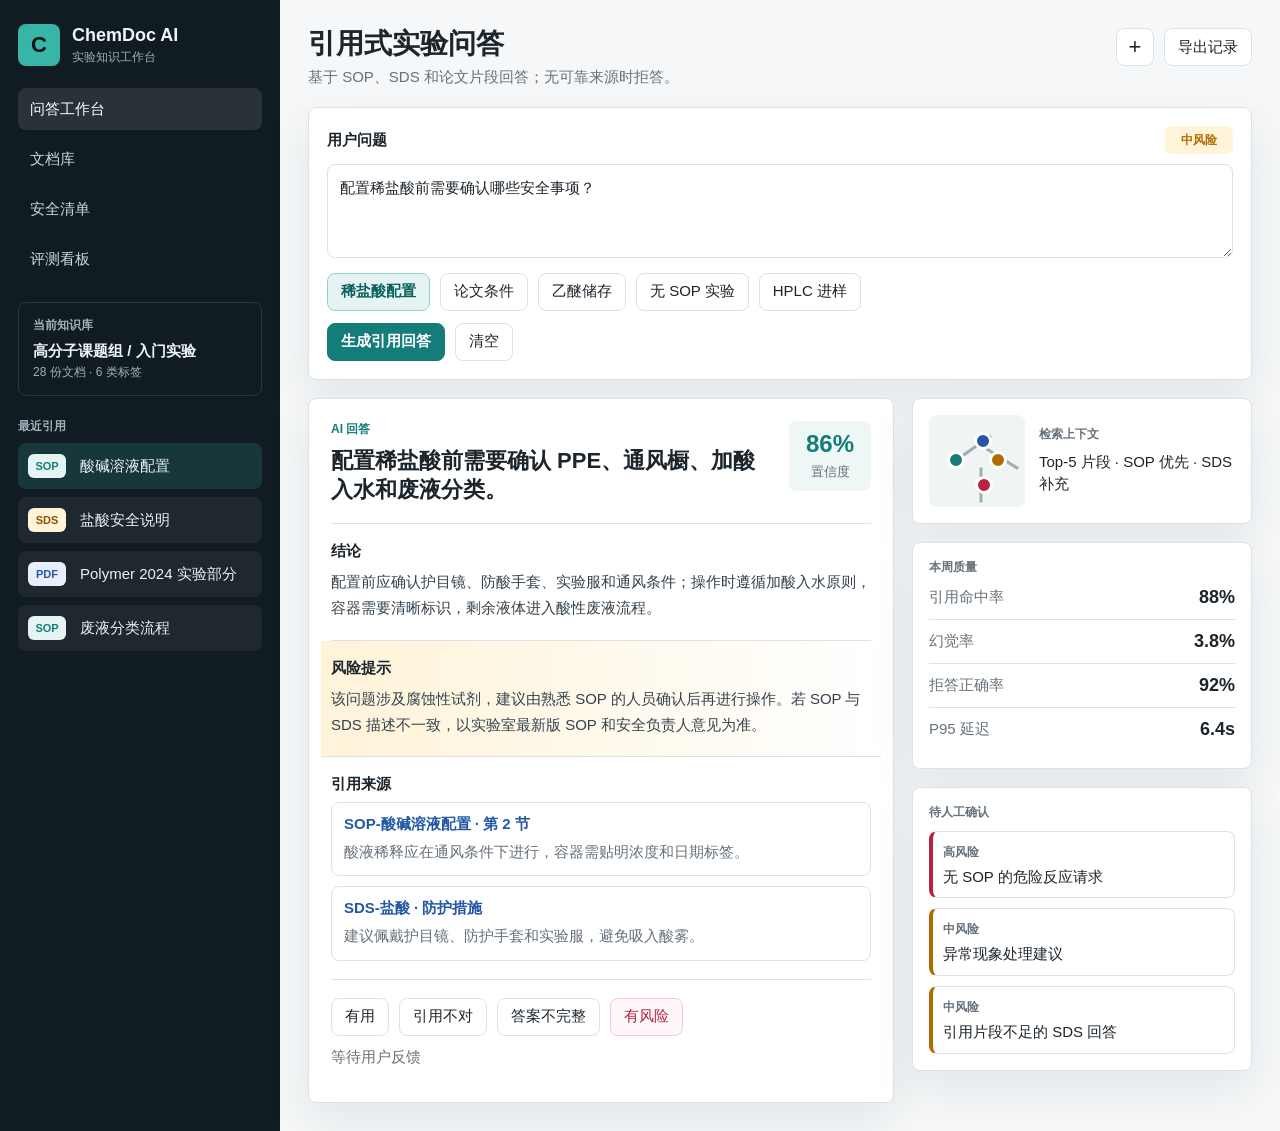
==== chemdoc_ai/prototype/index.html @ 28814a7c "Initial AI PM portfolio site" ====
<!doctype html>
<html lang="zh-CN">
  <head>
    <meta charset="utf-8" />
    <meta name="viewport" content="width=device-width, initial-scale=1" />
    <title>ChemDoc AI Prototype</title>
    <link rel="stylesheet" href="./styles.css" />
  </head>
  <body>
    <div class="app-shell">
      <aside class="sidebar" aria-label="知识库导航">
        <div class="brand-block">
          <div class="brand-mark">C</div>
          <div>
            <div class="brand-name">ChemDoc AI</div>
            <div class="brand-subtitle">实验知识工作台</div>
          </div>
        </div>

        <nav class="nav-list">
          <button class="nav-item active" type="button">问答工作台</button>
          <button class="nav-item" type="button">文档库</button>
          <button class="nav-item" type="button">安全清单</button>
          <button class="nav-item" type="button">评测看板</button>
        </nav>

        <section class="panel compact">
          <div class="panel-heading">当前知识库</div>
          <div class="library-name">高分子课题组 / 入门实验</div>
          <div class="library-meta">28 份文档 · 6 类标签</div>
        </section>

        <section class="doc-list" aria-label="文档列表">
          <div class="section-label">最近引用</div>
          <button class="doc-row selected" type="button">
            <span class="doc-type sop">SOP</span>
            <span>酸碱溶液配置</span>
          </button>
          <button class="doc-row" type="button">
            <span class="doc-type sds">SDS</span>
            <span>盐酸安全说明</span>
          </button>
          <button class="doc-row" type="button">
            <span class="doc-type paper">PDF</span>
            <span>Polymer 2024 实验部分</span>
          </button>
          <button class="doc-row" type="button">
            <span class="doc-type sop">SOP</span>
            <span>废液分类流程</span>
          </button>
        </section>
      </aside>

      <main class="workspace">
        <header class="topbar">
          <div>
            <h1>引用式实验问答</h1>
            <p>基于 SOP、SDS 和论文片段回答；无可靠来源时拒答。</p>
          </div>
          <div class="topbar-actions">
            <button class="icon-button" type="button" title="上传文档" aria-label="上传文档">+</button>
            <button class="outline-button" type="button">导出记录</button>
          </div>
        </header>

        <section class="query-card">
          <div class="query-head">
            <label for="questionInput">用户问题</label>
            <span id="riskBadge" class="risk-badge medium">中风险</span>
          </div>
          <textarea id="questionInput" rows="3">配置稀盐酸前需要确认哪些安全事项？</textarea>
          <div class="suggestions" aria-label="示例问题">
            <button class="chip active" type="button" data-question="配置稀盐酸前需要确认哪些安全事项？">稀盐酸配置</button>
            <button class="chip" type="button" data-question="论文中聚合反应的温度是多少？">论文条件</button>
            <button class="chip" type="button" data-question="乙醚可以放在热源旁边吗？">乙醚储存</button>
            <button class="chip" type="button" data-question="没有 SOP 的情况下能不能直接按网上步骤做危险反应？">无 SOP 实验</button>
            <button class="chip" type="button" data-question="HPLC 样品进样前要过滤吗？">HPLC 进样</button>
          </div>
          <div class="query-actions">
            <button id="askButton" class="primary-button" type="button">生成引用回答</button>
            <button id="clearButton" class="ghost-button" type="button">清空</button>
          </div>
        </section>

        <section class="answer-grid">
          <article class="answer-card">
            <div class="answer-header">
              <div>
                <div class="eyebrow">AI 回答</div>
                <h2 id="answerTitle">配置稀盐酸前需要确认 PPE、通风橱、加酸入水和废液分类。</h2>
              </div>
              <div class="confidence">
                <span id="confidenceValue">86%</span>
                <small>置信度</small>
              </div>
            </div>

            <div class="answer-section">
              <h3>结论</h3>
              <p id="answerBody">配置前应确认护目镜、防酸手套、实验服和通风条件；操作时遵循加酸入水原则，容器需要清晰标识，剩余液体进入酸性废液流程。</p>
            </div>

            <div class="answer-section safety-callout">
              <h3>风险提示</h3>
              <p id="safetyBody">该问题涉及腐蚀性试剂，建议由熟悉 SOP 的人员确认后再进行操作。若 SOP 与 SDS 描述不一致，以实验室最新版 SOP 和安全负责人意见为准。</p>
            </div>

            <div class="answer-section">
              <h3>引用来源</h3>
              <div id="citationList" class="citation-list"></div>
            </div>

            <div class="feedback-row" aria-label="反馈">
              <button class="feedback-button" type="button" data-feedback="useful">有用</button>
              <button class="feedback-button" type="button" data-feedback="citation">引用不对</button>
              <button class="feedback-button" type="button" data-feedback="incomplete">答案不完整</button>
              <button class="feedback-button danger" type="button" data-feedback="risk">有风险</button>
            </div>
            <div id="feedbackStatus" class="feedback-status">等待用户反馈</div>
          </article>

          <aside class="right-rail" aria-label="质量与上下文">
            <section class="molecule-panel">
              <div class="molecule-art" aria-hidden="true">
                <span class="node n1"></span>
                <span class="node n2"></span>
                <span class="node n3"></span>
                <span class="node n4"></span>
                <span class="bond b1"></span>
                <span class="bond b2"></span>
                <span class="bond b3"></span>
              </div>
              <div>
                <div class="panel-heading">检索上下文</div>
                <div id="retrievalMeta" class="retrieval-meta">Top-5 片段 · SOP 优先 · SDS 补充</div>
              </div>
            </section>

            <section class="metric-panel">
              <div class="section-label">本周质量</div>
              <div class="metric-row">
                <span>引用命中率</span>
                <strong>88%</strong>
              </div>
              <div class="metric-row">
                <span>幻觉率</span>
                <strong>3.8%</strong>
              </div>
              <div class="metric-row">
                <span>拒答正确率</span>
                <strong>92%</strong>
              </div>
              <div class="metric-row">
                <span>P95 延迟</span>
                <strong>6.4s</strong>
              </div>
            </section>

            <section class="queue-panel">
              <div class="section-label">待人工确认</div>
              <div class="queue-item high">
                <span>高风险</span>
                <p>无 SOP 的危险反应请求</p>
              </div>
              <div class="queue-item medium">
                <span>中风险</span>
                <p>异常现象处理建议</p>
              </div>
              <div class="queue-item medium">
                <span>中风险</span>
                <p>引用片段不足的 SDS 回答</p>
              </div>
            </section>
          </aside>
        </section>
      </main>
    </div>

    <script src="./app.js"></script>
  </body>
</html>
---- chemdoc_ai/prototype/styles.css ----
:root {
  --ink: #1d252c;
  --muted: #66717b;
  --line: #dbe2e8;
  --canvas: #f5f7f8;
  --panel: #ffffff;
  --teal: #147d7a;
  --teal-weak: #e5f4f2;
  --blue: #2458a6;
  --amber: #b26a00;
  --amber-weak: #fff3d8;
  --rose: #b42342;
  --rose-weak: #ffe8ed;
  --green: #247a3d;
  --shadow: 0 18px 45px rgba(31, 45, 61, 0.08);
}

* {
  box-sizing: border-box;
}

body {
  margin: 0;
  background: var(--canvas);
  color: var(--ink);
  font-family: Inter, "PingFang SC", "Microsoft YaHei", Arial, sans-serif;
  font-size: 15px;
  letter-spacing: 0;
}

button,
textarea {
  font: inherit;
}

button {
  cursor: pointer;
}

.app-shell {
  min-height: 100vh;
  display: grid;
  grid-template-columns: 280px minmax(0, 1fr);
}

.sidebar {
  background: #111b22;
  color: #eef5f5;
  padding: 24px 18px;
  display: flex;
  flex-direction: column;
  gap: 22px;
}

.brand-block {
  display: flex;
  align-items: center;
  gap: 12px;
}

.brand-mark {
  width: 42px;
  height: 42px;
  border-radius: 8px;
  display: grid;
  place-items: center;
  background: #37b6a8;
  color: #071313;
  font-weight: 800;
  font-size: 22px;
}

.brand-name {
  font-size: 18px;
  font-weight: 760;
}

.brand-subtitle,
.library-meta {
  color: #9fb1b8;
  font-size: 12px;
  margin-top: 3px;
}

.nav-list {
  display: grid;
  gap: 8px;
}

.nav-item,
.doc-row {
  border: 0;
  text-align: left;
}

.nav-item {
  min-height: 42px;
  border-radius: 8px;
  background: transparent;
  color: #c9d7dc;
  padding: 0 12px;
}

.nav-item.active,
.nav-item:hover {
  background: rgba(255, 255, 255, 0.1);
  color: #ffffff;
}

.panel.compact {
  border: 1px solid rgba(255, 255, 255, 0.12);
  border-radius: 8px;
  padding: 14px;
}

.panel-heading,
.section-label {
  font-size: 12px;
  color: var(--muted);
  font-weight: 720;
  text-transform: uppercase;
}

.sidebar .panel-heading,
.sidebar .section-label {
  color: #9fb1b8;
}

.library-name {
  margin-top: 8px;
  font-weight: 700;
}

.doc-list {
  display: grid;
  gap: 8px;
}

.doc-row {
  min-height: 46px;
  border-radius: 8px;
  background: rgba(255, 255, 255, 0.06);
  color: #eaf1f3;
  padding: 9px 10px;
  display: grid;
  grid-template-columns: 44px minmax(0, 1fr);
  align-items: center;
  gap: 8px;
}

.doc-row.selected,
.doc-row:hover {
  background: rgba(55, 182, 168, 0.18);
}

.doc-type {
  width: 38px;
  height: 24px;
  border-radius: 6px;
  display: grid;
  place-items: center;
  font-size: 11px;
  font-weight: 800;
}

.doc-type.sop {
  background: #e5f4f2;
  color: #147d7a;
}

.doc-type.sds {
  background: #fff3d8;
  color: #8a5100;
}

.doc-type.paper {
  background: #e8eefb;
  color: #2458a6;
}

.workspace {
  padding: 28px;
  min-width: 0;
}

.topbar {
  display: flex;
  justify-content: space-between;
  gap: 16px;
  align-items: flex-start;
  margin-bottom: 20px;
}

h1,
h2,
h3,
p {
  margin: 0;
}

h1 {
  font-size: 28px;
  line-height: 1.15;
}

.topbar p {
  margin-top: 8px;
  color: var(--muted);
}

.topbar-actions,
.query-actions,
.feedback-row,
.suggestions {
  display: flex;
  align-items: center;
  gap: 10px;
  flex-wrap: wrap;
}

.icon-button,
.outline-button,
.primary-button,
.ghost-button,
.chip,
.feedback-button {
  border-radius: 8px;
  min-height: 38px;
  border: 1px solid var(--line);
  background: var(--panel);
  color: var(--ink);
  padding: 0 13px;
}

.icon-button {
  width: 38px;
  padding: 0;
  font-size: 22px;
  line-height: 1;
}

.primary-button {
  background: var(--teal);
  color: #ffffff;
  border-color: var(--teal);
  font-weight: 720;
}

.ghost-button {
  background: transparent;
}

.outline-button:hover,
.icon-button:hover,
.ghost-button:hover,
.chip:hover,
.feedback-button:hover {
  border-color: #aebbc4;
}

.query-card,
.answer-card,
.metric-panel,
.queue-panel,
.molecule-panel {
  background: var(--panel);
  border: 1px solid var(--line);
  border-radius: 8px;
  box-shadow: var(--shadow);
}

.query-card {
  padding: 18px;
  margin-bottom: 18px;
}

.query-head {
  display: flex;
  justify-content: space-between;
  align-items: center;
  margin-bottom: 10px;
}

label {
  font-weight: 760;
}

.risk-badge {
  min-width: 68px;
  min-height: 28px;
  display: grid;
  place-items: center;
  border-radius: 7px;
  font-size: 12px;
  font-weight: 800;
}

.risk-badge.low {
  color: var(--green);
  background: #e7f5ea;
}

.risk-badge.medium {
  color: var(--amber);
  background: var(--amber-weak);
}

.risk-badge.high {
  color: var(--rose);
  background: var(--rose-weak);
}

textarea {
  width: 100%;
  resize: vertical;
  border: 1px solid var(--line);
  border-radius: 8px;
  padding: 12px;
  color: var(--ink);
  outline: none;
  line-height: 1.5;
}

textarea:focus {
  border-color: var(--teal);
  box-shadow: 0 0 0 3px rgba(20, 125, 122, 0.14);
}

.suggestions {
  margin: 12px 0;
}

.chip.active {
  background: var(--teal-weak);
  border-color: #8fd4ca;
  color: #0b615d;
  font-weight: 720;
}

.answer-grid {
  display: grid;
  grid-template-columns: minmax(0, 1fr) 340px;
  gap: 18px;
}

.answer-card {
  padding: 22px;
}

.answer-header {
  display: flex;
  justify-content: space-between;
  gap: 16px;
  align-items: flex-start;
  padding-bottom: 18px;
  border-bottom: 1px solid var(--line);
}

.eyebrow {
  color: var(--teal);
  font-weight: 800;
  font-size: 12px;
  margin-bottom: 8px;
}

h2 {
  font-size: 22px;
  line-height: 1.35;
}

.confidence {
  width: 82px;
  height: 70px;
  border-radius: 8px;
  background: #eef7f6;
  display: grid;
  place-items: center;
  flex: 0 0 auto;
  color: var(--teal);
}

.confidence span {
  font-size: 24px;
  font-weight: 820;
}

.confidence small {
  color: var(--muted);
  margin-top: -12px;
}

.answer-section {
  padding: 18px 0;
  border-bottom: 1px solid var(--line);
}

.answer-section h3 {
  font-size: 15px;
  margin-bottom: 8px;
}

.answer-section p {
  color: #34424d;
  line-height: 1.75;
}

.safety-callout {
  background: linear-gradient(90deg, var(--amber-weak), rgba(255, 243, 216, 0));
  margin: 0 -10px;
  padding-left: 10px;
  padding-right: 10px;
}

.citation-list {
  display: grid;
  gap: 10px;
}

.citation {
  border: 1px solid var(--line);
  border-radius: 8px;
  padding: 12px;
  display: grid;
  gap: 6px;
}

.citation strong {
  color: var(--blue);
}

.citation p {
  color: var(--muted);
  line-height: 1.55;
}

.feedback-row {
  padding-top: 18px;
}

.feedback-button.danger {
  color: var(--rose);
  border-color: #ffc3cf;
  background: #fff8fa;
}

.feedback-status {
  min-height: 32px;
  margin-top: 12px;
  color: var(--muted);
}

.right-rail {
  display: grid;
  gap: 18px;
  align-content: start;
}

.molecule-panel {
  padding: 16px;
  display: grid;
  grid-template-columns: 96px minmax(0, 1fr);
  gap: 14px;
  align-items: center;
}

.molecule-art {
  height: 92px;
  position: relative;
  border-radius: 8px;
  background: #f0f4f2;
  overflow: hidden;
}

.node {
  width: 18px;
  height: 18px;
  border-radius: 50%;
  position: absolute;
  background: var(--teal);
  border: 3px solid #ffffff;
  z-index: 2;
}

.n1 { left: 18px; top: 36px; }
.n2 { left: 45px; top: 17px; background: var(--blue); }
.n3 { right: 18px; top: 36px; background: var(--amber); }
.n4 { left: 46px; bottom: 13px; background: var(--rose); }

.bond {
  position: absolute;
  height: 3px;
  background: #9bb0b5;
  transform-origin: left center;
  z-index: 1;
}

.b1 { width: 38px; left: 31px; top: 41px; transform: rotate(-35deg); }
.b2 { width: 38px; left: 57px; top: 32px; transform: rotate(32deg); }
.b3 { width: 35px; left: 52px; top: 51px; transform: rotate(90deg); }

.retrieval-meta {
  margin-top: 8px;
  color: var(--ink);
  line-height: 1.45;
}

.metric-panel,
.queue-panel {
  padding: 16px;
}

.metric-row {
  min-height: 44px;
  display: flex;
  justify-content: space-between;
  align-items: center;
  border-bottom: 1px solid var(--line);
}

.metric-row:last-child {
  border-bottom: 0;
}

.metric-row span {
  color: var(--muted);
}

.metric-row strong {
  font-size: 18px;
}

.queue-panel {
  display: grid;
  gap: 10px;
}

.queue-item {
  border: 1px solid var(--line);
  border-left-width: 4px;
  border-radius: 8px;
  padding: 10px;
}

.queue-item.high {
  border-left-color: var(--rose);
}

.queue-item.medium {
  border-left-color: var(--amber);
}

.queue-item span {
  font-size: 12px;
  font-weight: 800;
  color: var(--muted);
}

.queue-item p {
  margin-top: 5px;
  line-height: 1.45;
}

@media (max-width: 1050px) {
  .app-shell {
    grid-template-columns: 1fr;
  }

  .sidebar {
    position: static;
    display: block;
  }

  .brand-block {
    margin-bottom: 16px;
  }

  .nav-list,
  .doc-list {
    grid-template-columns: repeat(2, minmax(0, 1fr));
  }

  .panel.compact {
    margin: 16px 0;
  }

  .answer-grid {
    grid-template-columns: 1fr;
  }
}

@media (max-width: 680px) {
  .workspace {
    padding: 18px;
  }

  .topbar,
  .answer-header {
    flex-direction: column;
  }

  h1 {
    font-size: 24px;
  }

  h2 {
    font-size: 19px;
  }

  .nav-list,
  .doc-list {
    grid-template-columns: 1fr;
  }

  .molecule-panel {
    grid-template-columns: 1fr;
  }

  .molecule-art {
    width: 100%;
  }
}
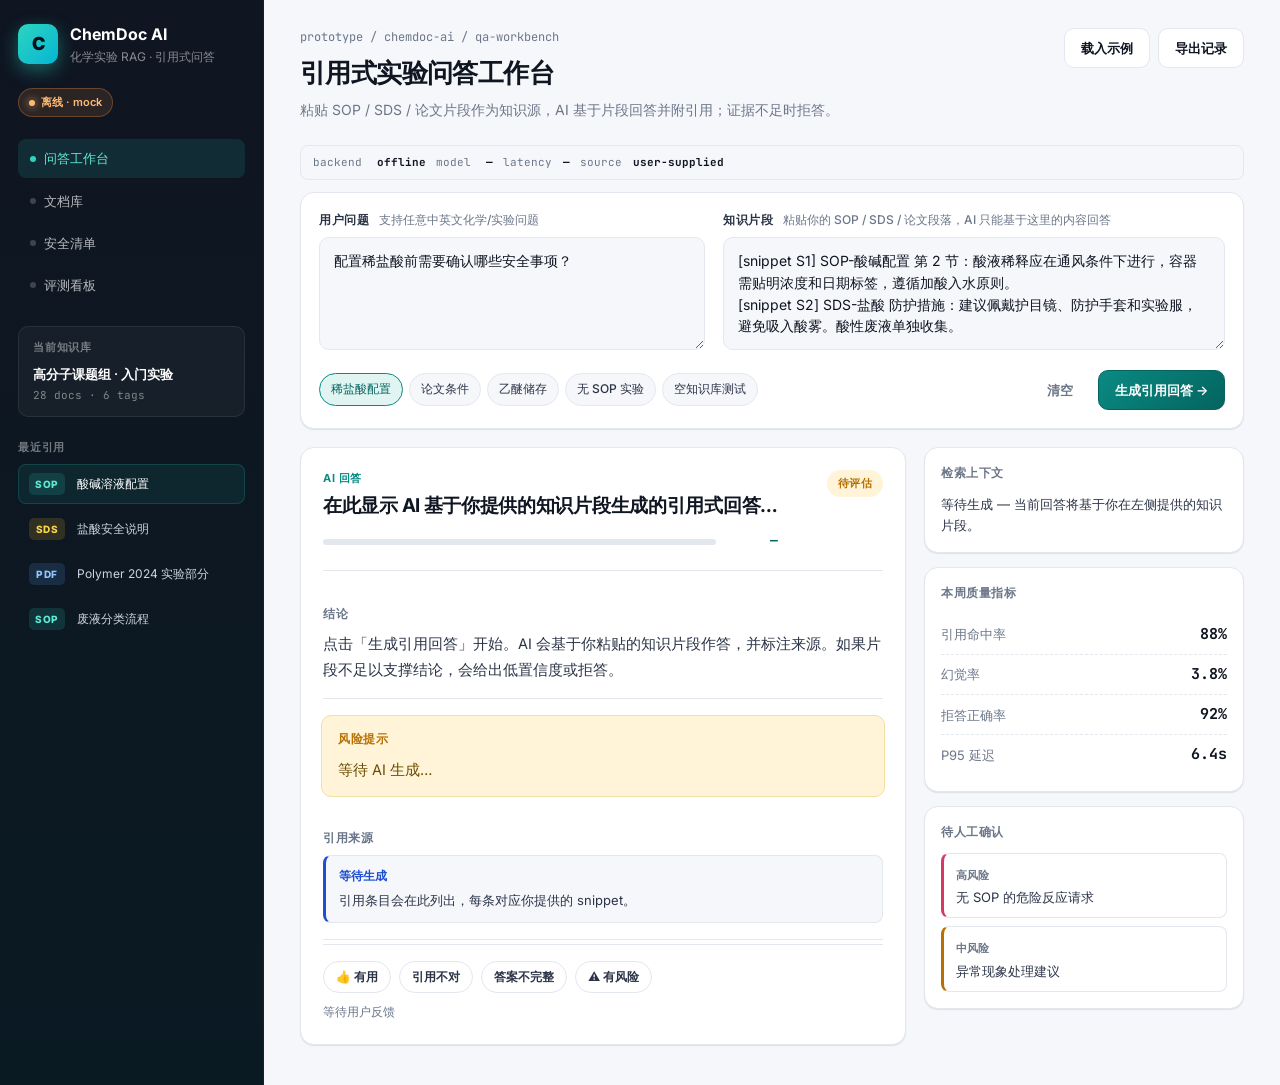
==== commit 17112c33: "Overhaul portfolio UI and wire real LLM end-to-end - Backend: add streaming SSE endpoints (portfolio" ====
--- a/chemdoc_ai/prototype/index.html
+++ b/chemdoc_ai/prototype/index.html
@@ -3,82 +3,111 @@
   <head>
     <meta charset="utf-8" />
     <meta name="viewport" content="width=device-width, initial-scale=1" />
-    <title>ChemDoc AI Prototype</title>
+    <title>ChemDoc AI · 化学实验 RAG 助手</title>
+    <link rel="preconnect" href="https://fonts.googleapis.com" />
+    <link rel="preconnect" href="https://fonts.gstatic.com" crossorigin />
+    <link href="https://fonts.googleapis.com/css2?family=Inter:wght@400;500;600;700;800&family=JetBrains+Mono:wght@400;600&display=swap" rel="stylesheet" />
     <link rel="stylesheet" href="./styles.css" />
   </head>
   <body>
     <div class="app-shell">
-      <aside class="sidebar" aria-label="知识库导航">
+      <aside class="sidebar">
         <div class="brand-block">
           <div class="brand-mark">C</div>
           <div>
             <div class="brand-name">ChemDoc AI</div>
-            <div class="brand-subtitle">实验知识工作台</div>
+            <div class="brand-subtitle">化学实验 RAG · 引用式问答</div>
           </div>
         </div>
 
+        <div>
+          <span class="health-pill" id="healthPill">
+            <span class="dot"></span>
+            <span id="healthLabel">检测中…</span>
+          </span>
+        </div>
+
         <nav class="nav-list">
-          <button class="nav-item active" type="button">问答工作台</button>
-          <button class="nav-item" type="button">文档库</button>
-          <button class="nav-item" type="button">安全清单</button>
-          <button class="nav-item" type="button">评测看板</button>
+          <button class="nav-item active" type="button"><span class="nav-dot"></span> 问答工作台</button>
+          <button class="nav-item" type="button"><span class="nav-dot"></span> 文档库</button>
+          <button class="nav-item" type="button"><span class="nav-dot"></span> 安全清单</button>
+          <button class="nav-item" type="button"><span class="nav-dot"></span> 评测看板</button>
         </nav>
 
-        <section class="panel compact">
-          <div class="panel-heading">当前知识库</div>
-          <div class="library-name">高分子课题组 / 入门实验</div>
-          <div class="library-meta">28 份文档 · 6 类标签</div>
-        </section>
+        <div class="side-card">
+          <span class="section-label">当前知识库</span>
+          <div class="lib-name">高分子课题组 · 入门实验</div>
+          <div class="lib-meta">28 docs · 6 tags</div>
+        </div>
 
-        <section class="doc-list" aria-label="文档列表">
-          <div class="section-label">最近引用</div>
-          <button class="doc-row selected" type="button">
-            <span class="doc-type sop">SOP</span>
-            <span>酸碱溶液配置</span>
-          </button>
-          <button class="doc-row" type="button">
-            <span class="doc-type sds">SDS</span>
-            <span>盐酸安全说明</span>
-          </button>
-          <button class="doc-row" type="button">
-            <span class="doc-type paper">PDF</span>
-            <span>Polymer 2024 实验部分</span>
-          </button>
-          <button class="doc-row" type="button">
-            <span class="doc-type sop">SOP</span>
-            <span>废液分类流程</span>
-          </button>
-        </section>
+        <div>
+          <span class="section-label">最近引用</span>
+          <div class="doc-list">
+            <button class="doc-row selected" type="button">
+              <span class="doc-type sop">SOP</span>
+              <span>酸碱溶液配置</span>
+            </button>
+            <button class="doc-row" type="button">
+              <span class="doc-type sds">SDS</span>
+              <span>盐酸安全说明</span>
+            </button>
+            <button class="doc-row" type="button">
+              <span class="doc-type paper">PDF</span>
+              <span>Polymer 2024 实验部分</span>
+            </button>
+            <button class="doc-row" type="button">
+              <span class="doc-type sop">SOP</span>
+              <span>废液分类流程</span>
+            </button>
+          </div>
+        </div>
       </aside>
 
       <main class="workspace">
         <header class="topbar">
           <div>
-            <h1>引用式实验问答</h1>
-            <p>基于 SOP、SDS 和论文片段回答；无可靠来源时拒答。</p>
+            <div class="breadcrumb">prototype / chemdoc-ai / qa-workbench</div>
+            <h1>引用式实验问答工作台</h1>
+            <p class="tag-line">粘贴 SOP / SDS / 论文片段作为知识源，AI 基于片段回答并附引用；证据不足时拒答。</p>
           </div>
           <div class="topbar-actions">
-            <button class="icon-button" type="button" title="上传文档" aria-label="上传文档">+</button>
-            <button class="outline-button" type="button">导出记录</button>
+            <button class="btn" type="button" id="loadDemoBtn">载入示例</button>
+            <button class="btn" type="button" id="exportBtn">导出记录</button>
           </div>
         </header>
 
-        <section class="query-card">
-          <div class="query-head">
-            <label for="questionInput">用户问题</label>
-            <span id="riskBadge" class="risk-badge medium">中风险</span>
+        <div class="runtime-meta">
+          <span>backend <strong id="rtBackend">checking…</strong></span>
+          <span>model <strong id="rtModel">—</strong></span>
+          <span>latency <strong id="rtLatency">—</strong></span>
+          <span>source <strong id="rtSource">user-supplied</strong></span>
+        </div>
+
+        <section class="composer">
+          <div class="composer-grid">
+            <div class="composer-field">
+              <label for="questionInput">用户问题 <span class="hint">支持任意中英文化学/实验问题</span></label>
+              <textarea id="questionInput" rows="4" placeholder="例如：配置稀盐酸前需要确认哪些安全事项？">配置稀盐酸前需要确认哪些安全事项？</textarea>
+            </div>
+            <div class="composer-field">
+              <label for="knowledgeInput">知识片段 <span class="hint">粘贴你的 SOP / SDS / 论文段落，AI 只能基于这里的内容回答</span></label>
+              <textarea id="knowledgeInput" rows="4" placeholder="[snippet S1] SOP-酸碱配置 第 2 节：酸液稀释应在通风条件下进行，容器需贴明浓度和日期标签。&#10;[snippet S2] SDS-盐酸 防护措施：建议佩戴护目镜、防护手套和实验服，避免吸入酸雾。">[snippet S1] SOP-酸碱配置 第 2 节：酸液稀释应在通风条件下进行，容器需贴明浓度和日期标签，遵循加酸入水原则。
+[snippet S2] SDS-盐酸 防护措施：建议佩戴护目镜、防护手套和实验服，避免吸入酸雾。酸性废液单独收集。</textarea>
+            </div>
           </div>
-          <textarea id="questionInput" rows="3">配置稀盐酸前需要确认哪些安全事项？</textarea>
-          <div class="suggestions" aria-label="示例问题">
-            <button class="chip active" type="button" data-question="配置稀盐酸前需要确认哪些安全事项？">稀盐酸配置</button>
-            <button class="chip" type="button" data-question="论文中聚合反应的温度是多少？">论文条件</button>
-            <button class="chip" type="button" data-question="乙醚可以放在热源旁边吗？">乙醚储存</button>
-            <button class="chip" type="button" data-question="没有 SOP 的情况下能不能直接按网上步骤做危险反应？">无 SOP 实验</button>
-            <button class="chip" type="button" data-question="HPLC 样品进样前要过滤吗？">HPLC 进样</button>
-          </div>
-          <div class="query-actions">
-            <button id="askButton" class="primary-button" type="button">生成引用回答</button>
-            <button id="clearButton" class="ghost-button" type="button">清空</button>
+
+          <div class="composer-actions">
+            <div class="suggestions" id="suggestRow">
+              <button class="chip active" type="button" data-q="配置稀盐酸前需要确认哪些安全事项？" data-k="[snippet S1] SOP-酸碱配置 第 2 节：酸液稀释应在通风条件下进行，容器需贴明浓度和日期标签，遵循加酸入水原则。&#10;[snippet S2] SDS-盐酸 防护措施：建议佩戴护目镜、防护手套和实验服，避免吸入酸雾。酸性废液单独收集。">稀盐酸配置</button>
+              <button class="chip" type="button" data-q="论文里聚合反应的温度和气氛是多少？" data-k="[snippet P1] Paper Polymer 2024 Experimental: The polymerization mixture was maintained at 65 °C under nitrogen atmosphere for 8 hours.&#10;[snippet P2] Paper Polymer 2024 Table S1: Reaction temperature: 65 °C; atmosphere: N2; solvent: toluene.">论文条件</button>
+              <button class="chip" type="button" data-q="乙醚可以放在热源旁边吗？" data-k="[snippet S1] SDS-乙醚 储存条件: Keep away from heat, sparks, open flames and oxidizing materials. Store below 30 °C.&#10;[snippet S2] SOP-易燃品储存 第 1 节：易燃液体应存放于指定防火柜，远离热源和氧化剂。">乙醚储存</button>
+              <button class="chip" type="button" data-q="没有 SOP 的情况下能不能直接按网上步骤做危险反应？" data-k="[snippet R1] SOP-实验审批流程 高风险实验：高风险实验需完成书面风险评估，并经负责人确认后执行。&#10;[snippet R2] 实验室安全守则 第 4 节：未建立 SOP 的实验不得由新人独立开展。">无 SOP 实验</button>
+              <button class="chip" type="button" data-q="THF 怎么除水？" data-k="">空知识库测试</button>
+            </div>
+            <div style="display: flex; gap: 8px;">
+              <button class="btn btn-ghost" type="button" id="clearBtn">清空</button>
+              <button class="btn btn-primary" type="button" id="askBtn">生成引用回答 →</button>
+            </div>
           </div>
         </section>
 
@@ -87,90 +116,66 @@
             <div class="answer-header">
               <div>
                 <div class="eyebrow">AI 回答</div>
-                <h2 id="answerTitle">配置稀盐酸前需要确认 PPE、通风橱、加酸入水和废液分类。</h2>
+                <h2 id="answerTitle">在此显示 AI 基于你提供的知识片段生成的引用式回答…</h2>
+                <div class="confidence-block">
+                  <div class="confidence-bar"><div class="fill" id="confidenceFill" style="width: 0%"></div></div>
+                  <div class="confidence-value" id="confidenceValue">—</div>
+                </div>
               </div>
-              <div class="confidence">
-                <span id="confidenceValue">86%</span>
-                <small>置信度</small>
-              </div>
+              <span id="riskBadge" class="risk-badge medium">待评估</span>
             </div>
 
             <div class="answer-section">
               <h3>结论</h3>
-              <p id="answerBody">配置前应确认护目镜、防酸手套、实验服和通风条件；操作时遵循加酸入水原则，容器需要清晰标识，剩余液体进入酸性废液流程。</p>
+              <p id="answerBody">点击「生成引用回答」开始。AI 会基于你粘贴的知识片段作答，并标注来源。如果片段不足以支撑结论，会给出低置信度或拒答。</p>
             </div>
 
             <div class="answer-section safety-callout">
               <h3>风险提示</h3>
-              <p id="safetyBody">该问题涉及腐蚀性试剂，建议由熟悉 SOP 的人员确认后再进行操作。若 SOP 与 SDS 描述不一致，以实验室最新版 SOP 和安全负责人意见为准。</p>
+              <p id="safetyBody">等待 AI 生成…</p>
             </div>
 
             <div class="answer-section">
               <h3>引用来源</h3>
-              <div id="citationList" class="citation-list"></div>
+              <div id="citationList" class="citation-list">
+                <div class="citation"><strong>等待生成</strong><p>引用条目会在此列出，每条对应你提供的 snippet。</p></div>
+              </div>
             </div>
 
             <div class="feedback-row" aria-label="反馈">
-              <button class="feedback-button" type="button" data-feedback="useful">有用</button>
-              <button class="feedback-button" type="button" data-feedback="citation">引用不对</button>
-              <button class="feedback-button" type="button" data-feedback="incomplete">答案不完整</button>
-              <button class="feedback-button danger" type="button" data-feedback="risk">有风险</button>
+              <button class="feedback-btn" type="button" data-feedback="useful">👍 有用</button>
+              <button class="feedback-btn" type="button" data-feedback="citation">引用不对</button>
+              <button class="feedback-btn" type="button" data-feedback="incomplete">答案不完整</button>
+              <button class="feedback-btn danger" type="button" data-feedback="risk">⚠ 有风险</button>
             </div>
             <div id="feedbackStatus" class="feedback-status">等待用户反馈</div>
           </article>
 
-          <aside class="right-rail" aria-label="质量与上下文">
-            <section class="molecule-panel">
-              <div class="molecule-art" aria-hidden="true">
-                <span class="node n1"></span>
-                <span class="node n2"></span>
-                <span class="node n3"></span>
-                <span class="node n4"></span>
-                <span class="bond b1"></span>
-                <span class="bond b2"></span>
-                <span class="bond b3"></span>
-              </div>
-              <div>
-                <div class="panel-heading">检索上下文</div>
-                <div id="retrievalMeta" class="retrieval-meta">Top-5 片段 · SOP 优先 · SDS 补充</div>
-              </div>
-            </section>
+          <aside class="right-rail">
+            <div class="rail-card">
+              <h4>检索上下文</h4>
+              <div id="retrievalMeta" style="font-size: 13px; color: var(--ink-soft); line-height: 1.6;">等待生成 — 当前回答将基于你在左侧提供的知识片段。</div>
+            </div>
 
-            <section class="metric-panel">
-              <div class="section-label">本周质量</div>
-              <div class="metric-row">
-                <span>引用命中率</span>
-                <strong>88%</strong>
-              </div>
-              <div class="metric-row">
-                <span>幻觉率</span>
-                <strong>3.8%</strong>
-              </div>
-              <div class="metric-row">
-                <span>拒答正确率</span>
-                <strong>92%</strong>
-              </div>
-              <div class="metric-row">
-                <span>P95 延迟</span>
-                <strong>6.4s</strong>
-              </div>
-            </section>
+            <div class="rail-card">
+              <h4>本周质量指标</h4>
+              <div class="metric-row"><span>引用命中率</span><strong>88%</strong></div>
+              <div class="metric-row"><span>幻觉率</span><strong>3.8%</strong></div>
+              <div class="metric-row"><span>拒答正确率</span><strong>92%</strong></div>
+              <div class="metric-row"><span>P95 延迟</span><strong>6.4s</strong></div>
+            </div>
 
-            <section class="queue-panel">
-              <div class="section-label">待人工确认</div>
+            <div class="rail-card">
+              <h4>待人工确认</h4>
               <div class="queue-item high">
-                <span>高风险</span>
+                <span class="q-label">高风险</span>
                 <p>无 SOP 的危险反应请求</p>
               </div>
               <div class="queue-item medium">
-                <span>中风险</span>
+                <span class="q-label">中风险</span>
                 <p>异常现象处理建议</p>
               </div>
-              <div class="queue-item medium">
-                <span>中风险</span>
-                <p>引用片段不足的 SDS 回答</p>
-              </div>
-            </section>
+            </div>
           </aside>
         </section>
       </main>
--- a/chemdoc_ai/prototype/styles.css
+++ b/chemdoc_ai/prototype/styles.css
@@ -1,621 +1,517 @@
 :root {
-  --ink: #1d252c;
-  --muted: #66717b;
-  --line: #dbe2e8;
-  --canvas: #f5f7f8;
+  --ink: #0f1521;
+  --ink-soft: #2b3447;
+  --muted: #6b7689;
+  --line: #e3e7ee;
+  --line-strong: #c9d0dc;
+  --bg: #f6f7fb;
   --panel: #ffffff;
-  --teal: #147d7a;
-  --teal-weak: #e5f4f2;
-  --blue: #2458a6;
-  --amber: #b26a00;
-  --amber-weak: #fff3d8;
-  --rose: #b42342;
-  --rose-weak: #ffe8ed;
-  --green: #247a3d;
-  --shadow: 0 18px 45px rgba(31, 45, 61, 0.08);
-}
-
-* {
-  box-sizing: border-box;
-}
-
+  --teal: #0a8a83;
+  --teal-deep: #04645f;
+  --teal-soft: #e0f4f2;
+  --blue: #1e4fd1;
+  --amber: #b87000;
+  --amber-soft: #fff3d8;
+  --rose: #d63a64;
+  --rose-soft: #ffe3eb;
+  --green: #0d8a4e;
+  --green-soft: #dff5e8;
+  --shadow-sm: 0 1px 2px rgba(15, 21, 33, 0.04), 0 1px 1px rgba(15, 21, 33, 0.06);
+  --shadow-md: 0 8px 24px -8px rgba(15, 21, 33, 0.12), 0 2px 6px rgba(15, 21, 33, 0.04);
+  --shadow-lg: 0 24px 48px -16px rgba(15, 21, 33, 0.18);
+}
+
+* { box-sizing: border-box; }
 body {
   margin: 0;
-  background: var(--canvas);
+  font-family: Inter, "PingFang SC", "Microsoft YaHei", system-ui, sans-serif;
+  background: var(--bg);
   color: var(--ink);
-  font-family: Inter, "PingFang SC", "Microsoft YaHei", Arial, sans-serif;
-  font-size: 15px;
-  letter-spacing: 0;
-}
-
-button,
-textarea {
-  font: inherit;
-}
-
-button {
-  cursor: pointer;
-}
+  font-size: 14px;
+  line-height: 1.55;
+  -webkit-font-smoothing: antialiased;
+}
+button, textarea, input, select { font: inherit; color: inherit; }
+button { cursor: pointer; }
+h1, h2, h3, h4, p { margin: 0; }
+a { color: inherit; text-decoration: none; }
 
 .app-shell {
   min-height: 100vh;
   display: grid;
-  grid-template-columns: 280px minmax(0, 1fr);
-}
-
+  grid-template-columns: 264px minmax(0, 1fr);
+}
+
+/* ============ Sidebar ============ */
 .sidebar {
-  background: #111b22;
-  color: #eef5f5;
-  padding: 24px 18px;
+  background: linear-gradient(180deg, #0f1521 0%, #0a1a23 100%);
+  color: #e2e8f0;
+  padding: 22px 18px;
   display: flex;
   flex-direction: column;
   gap: 22px;
-}
-
-.brand-block {
-  display: flex;
-  align-items: center;
-  gap: 12px;
-}
-
+  border-right: 1px solid rgba(255,255,255,0.04);
+}
+.brand-block { display: flex; align-items: center; gap: 12px; }
 .brand-mark {
-  width: 42px;
-  height: 42px;
+  width: 40px; height: 40px;
+  border-radius: 10px;
+  display: grid; place-items: center;
+  background: linear-gradient(135deg, #2dd4bf 0%, #06b6d4 100%);
+  color: #06121b;
+  font-weight: 900;
+  font-size: 18px;
+  letter-spacing: -1px;
+  box-shadow: 0 6px 18px rgba(45, 212, 191, 0.4);
+}
+.brand-name { font-size: 16px; font-weight: 700; color: #fff; }
+.brand-subtitle { color: rgba(255,255,255,0.5); font-size: 12px; margin-top: 1px; }
+
+.section-label {
+  font-size: 11px;
+  font-weight: 700;
+  text-transform: uppercase;
+  letter-spacing: 0.8px;
+  color: rgba(255,255,255,0.42);
+  margin-bottom: 8px;
+  display: block;
+}
+.workspace .section-label { color: var(--muted); }
+
+.nav-list { display: grid; gap: 4px; }
+.nav-item {
+  text-align: left;
+  border: 0;
+  background: transparent;
+  color: rgba(255,255,255,0.7);
+  padding: 9px 12px;
+  border-radius: 8px;
+  font-size: 13px;
+  font-weight: 500;
+  transition: background .15s ease, color .15s ease;
+  display: flex; align-items: center; gap: 8px;
+}
+.nav-item:hover { background: rgba(255,255,255,0.05); color: #fff; }
+.nav-item.active {
+  background: rgba(45, 212, 191, 0.12);
+  color: #5eead4;
+}
+.nav-item .nav-dot {
+  width: 6px; height: 6px; border-radius: 50%;
+  background: rgba(255,255,255,0.2);
+}
+.nav-item.active .nav-dot { background: #2dd4bf; }
+
+.side-card {
+  padding: 12px 14px;
+  border-radius: 10px;
+  background: rgba(255,255,255,0.04);
+  border: 1px solid rgba(255,255,255,0.08);
+}
+.side-card .lib-name {
+  color: #fff;
+  font-weight: 600;
+  font-size: 13px;
+}
+.side-card .lib-meta {
+  color: rgba(255,255,255,0.45);
+  font-size: 11px;
+  margin-top: 3px;
+  font-family: "JetBrains Mono", monospace;
+}
+
+.doc-list { display: grid; gap: 5px; }
+.doc-row {
+  background: transparent;
+  border: 1px solid transparent;
+  color: #cbd5e1;
+  padding: 8px 10px;
   border-radius: 8px;
   display: grid;
-  place-items: center;
-  background: #37b6a8;
-  color: #071313;
-  font-weight: 800;
-  font-size: 22px;
-}
-
-.brand-name {
-  font-size: 18px;
-  font-weight: 760;
-}
-
-.brand-subtitle,
-.library-meta {
-  color: #9fb1b8;
-  font-size: 12px;
-  margin-top: 3px;
-}
-
-.nav-list {
-  display: grid;
-  gap: 8px;
-}
-
-.nav-item,
-.doc-row {
-  border: 0;
-  text-align: left;
-}
-
-.nav-item {
-  min-height: 42px;
-  border-radius: 8px;
-  background: transparent;
-  color: #c9d7dc;
-  padding: 0 12px;
-}
-
-.nav-item.active,
-.nav-item:hover {
-  background: rgba(255, 255, 255, 0.1);
-  color: #ffffff;
-}
-
-.panel.compact {
-  border: 1px solid rgba(255, 255, 255, 0.12);
-  border-radius: 8px;
-  padding: 14px;
-}
-
-.panel-heading,
-.section-label {
-  font-size: 12px;
-  color: var(--muted);
-  font-weight: 720;
-  text-transform: uppercase;
-}
-
-.sidebar .panel-heading,
-.sidebar .section-label {
-  color: #9fb1b8;
-}
-
-.library-name {
-  margin-top: 8px;
-  font-weight: 700;
-}
-
-.doc-list {
-  display: grid;
-  gap: 8px;
-}
-
-.doc-row {
-  min-height: 46px;
-  border-radius: 8px;
-  background: rgba(255, 255, 255, 0.06);
-  color: #eaf1f3;
-  padding: 9px 10px;
-  display: grid;
-  grid-template-columns: 44px minmax(0, 1fr);
+  grid-template-columns: 40px 1fr;
   align-items: center;
   gap: 8px;
-}
-
-.doc-row.selected,
-.doc-row:hover {
-  background: rgba(55, 182, 168, 0.18);
-}
-
+  font-size: 12px;
+  cursor: pointer;
+  text-align: left;
+}
+.doc-row:hover, .doc-row.selected {
+  background: rgba(45, 212, 191, 0.08);
+  border-color: rgba(45, 212, 191, 0.18);
+  color: #fff;
+}
 .doc-type {
-  width: 38px;
-  height: 24px;
-  border-radius: 6px;
-  display: grid;
-  place-items: center;
+  width: 36px; height: 22px;
+  display: grid; place-items: center;
+  border-radius: 5px;
+  font-size: 10px;
+  font-weight: 800;
+  letter-spacing: 0.5px;
+}
+.doc-type.sop { background: rgba(45, 212, 191, 0.15); color: #5eead4; }
+.doc-type.sds { background: rgba(251, 191, 36, 0.15); color: #fcd34d; }
+.doc-type.paper { background: rgba(96, 165, 250, 0.15); color: #93c5fd; }
+
+.health-pill {
+  display: inline-flex; align-items: center; gap: 6px;
+  padding: 5px 10px;
+  background: rgba(34, 197, 94, 0.12);
+  color: #86efac;
+  border: 1px solid rgba(34, 197, 94, 0.3);
+  border-radius: 999px;
   font-size: 11px;
-  font-weight: 800;
-}
-
-.doc-type.sop {
-  background: #e5f4f2;
-  color: #147d7a;
-}
-
-.doc-type.sds {
-  background: #fff3d8;
-  color: #8a5100;
-}
-
-.doc-type.paper {
-  background: #e8eefb;
-  color: #2458a6;
-}
-
+  font-weight: 600;
+}
+.health-pill.offline { background: rgba(251, 146, 60, 0.12); color: #fdba74; border-color: rgba(251, 146, 60, 0.3); }
+.health-pill .dot { width: 6px; height: 6px; border-radius: 50%; background: currentColor; box-shadow: 0 0 8px currentColor; }
+
+/* ============ Workspace ============ */
 .workspace {
-  padding: 28px;
+  padding: 28px 36px 40px;
   min-width: 0;
-}
-
+  overflow-x: hidden;
+}
 .topbar {
   display: flex;
   justify-content: space-between;
-  gap: 16px;
   align-items: flex-start;
-  margin-bottom: 20px;
-}
-
-h1,
-h2,
-h3,
-p {
-  margin: 0;
-}
-
-h1 {
-  font-size: 28px;
-  line-height: 1.15;
-}
-
-.topbar p {
-  margin-top: 8px;
-  color: var(--muted);
-}
-
-.topbar-actions,
-.query-actions,
-.feedback-row,
-.suggestions {
-  display: flex;
-  align-items: center;
-  gap: 10px;
-  flex-wrap: wrap;
-}
-
-.icon-button,
-.outline-button,
-.primary-button,
-.ghost-button,
-.chip,
-.feedback-button {
-  border-radius: 8px;
-  min-height: 38px;
-  border: 1px solid var(--line);
-  background: var(--panel);
-  color: var(--ink);
-  padding: 0 13px;
-}
-
-.icon-button {
-  width: 38px;
-  padding: 0;
-  font-size: 22px;
-  line-height: 1;
-}
-
-.primary-button {
-  background: var(--teal);
-  color: #ffffff;
+  gap: 24px;
+  margin-bottom: 24px;
+}
+.topbar .breadcrumb {
+  font-size: 12px;
+  color: var(--muted);
+  margin-bottom: 6px;
+  font-family: "JetBrains Mono", monospace;
+}
+.topbar h1 {
+  font-size: 26px;
+  font-weight: 700;
+  letter-spacing: -0.6px;
+}
+.topbar .tag-line {
+  margin-top: 6px;
+  color: var(--muted);
+  font-size: 14px;
+}
+.topbar-actions { display: flex; gap: 8px; flex-shrink: 0; }
+.btn {
+  padding: 9px 16px;
+  border-radius: 10px;
+  border: 1px solid var(--line);
+  background: #fff;
+  font-size: 13px;
+  font-weight: 600;
+  transition: all .15s ease;
+}
+.btn:hover { border-color: var(--line-strong); }
+.btn-primary {
+  background: linear-gradient(135deg, var(--teal) 0%, var(--teal-deep) 100%);
+  border-color: var(--teal-deep);
+  color: #fff;
+}
+.btn-primary:hover { filter: brightness(1.08); }
+.btn-primary:disabled { opacity: 0.6; cursor: not-allowed; filter: none; }
+.btn-ghost { background: transparent; border-color: transparent; color: var(--muted); }
+.btn-ghost:hover { background: var(--bg); color: var(--ink); }
+
+/* ============ Composer (free-form input) ============ */
+.composer {
+  background: #fff;
+  border: 1px solid var(--line);
+  border-radius: 14px;
+  padding: 18px;
+  box-shadow: var(--shadow-sm);
+  margin-bottom: 18px;
+}
+.composer-grid {
+  display: grid;
+  grid-template-columns: 1fr 1.3fr;
+  gap: 18px;
+}
+.composer-field label {
+  display: block;
+  font-size: 12px;
+  font-weight: 700;
+  color: var(--ink-soft);
+  margin-bottom: 8px;
+  text-transform: uppercase;
+  letter-spacing: 0.6px;
+}
+.composer-field label .hint {
+  font-weight: 500;
+  color: var(--muted);
+  text-transform: none;
+  letter-spacing: 0;
+  font-size: 12px;
+  margin-left: 6px;
+}
+textarea, input[type=text] {
+  width: 100%;
+  padding: 12px 14px;
+  border: 1px solid var(--line);
+  border-radius: 10px;
+  outline: none;
+  resize: vertical;
+  background: var(--bg);
+  font-size: 14px;
+  line-height: 1.55;
+  transition: border-color .15s ease, background .15s ease;
+}
+textarea:focus, input[type=text]:focus {
   border-color: var(--teal);
-  font-weight: 720;
-}
-
-.ghost-button {
-  background: transparent;
-}
-
-.outline-button:hover,
-.icon-button:hover,
-.ghost-button:hover,
-.chip:hover,
-.feedback-button:hover {
-  border-color: #aebbc4;
-}
-
-.query-card,
-.answer-card,
-.metric-panel,
-.queue-panel,
-.molecule-panel {
-  background: var(--panel);
-  border: 1px solid var(--line);
-  border-radius: 8px;
-  box-shadow: var(--shadow);
-}
-
-.query-card {
-  padding: 18px;
-  margin-bottom: 18px;
-}
-
-.query-head {
+  background: #fff;
+  box-shadow: 0 0 0 3px rgba(10, 138, 131, 0.12);
+}
+.composer-actions {
   display: flex;
   justify-content: space-between;
   align-items: center;
-  margin-bottom: 10px;
-}
-
-label {
-  font-weight: 760;
-}
-
-.risk-badge {
-  min-width: 68px;
-  min-height: 28px;
-  display: grid;
-  place-items: center;
-  border-radius: 7px;
-  font-size: 12px;
-  font-weight: 800;
-}
-
-.risk-badge.low {
-  color: var(--green);
-  background: #e7f5ea;
-}
-
-.risk-badge.medium {
-  color: var(--amber);
-  background: var(--amber-weak);
-}
-
-.risk-badge.high {
-  color: var(--rose);
-  background: var(--rose-weak);
-}
-
-textarea {
-  width: 100%;
-  resize: vertical;
-  border: 1px solid var(--line);
-  border-radius: 8px;
-  padding: 12px;
-  color: var(--ink);
-  outline: none;
-  line-height: 1.5;
-}
-
-textarea:focus {
-  border-color: var(--teal);
-  box-shadow: 0 0 0 3px rgba(20, 125, 122, 0.14);
-}
-
+  margin-top: 14px;
+  flex-wrap: wrap;
+  gap: 10px;
+}
 .suggestions {
-  margin: 12px 0;
-}
-
-.chip.active {
-  background: var(--teal-weak);
-  border-color: #8fd4ca;
-  color: #0b615d;
-  font-weight: 720;
-}
-
+  display: flex;
+  gap: 6px;
+  flex-wrap: wrap;
+}
+.chip {
+  padding: 6px 11px;
+  background: var(--bg);
+  border: 1px solid var(--line);
+  border-radius: 999px;
+  font-size: 12px;
+  color: var(--ink-soft);
+  font-weight: 500;
+}
+.chip:hover { border-color: var(--teal); color: var(--teal); }
+.chip.active { background: var(--teal-soft); border-color: var(--teal); color: var(--teal-deep); }
+
+/* ============ Answer ============ */
 .answer-grid {
   display: grid;
-  grid-template-columns: minmax(0, 1fr) 340px;
+  grid-template-columns: minmax(0, 1fr) 320px;
   gap: 18px;
 }
-
 .answer-card {
+  background: #fff;
+  border: 1px solid var(--line);
+  border-radius: 14px;
   padding: 22px;
-}
-
+  box-shadow: var(--shadow-sm);
+}
 .answer-header {
   display: flex;
   justify-content: space-between;
+  align-items: flex-start;
   gap: 16px;
-  align-items: flex-start;
   padding-bottom: 18px;
   border-bottom: 1px solid var(--line);
-}
-
+  margin-bottom: 18px;
+}
 .eyebrow {
+  font-size: 11px;
+  font-weight: 700;
+  text-transform: uppercase;
+  letter-spacing: 0.6px;
   color: var(--teal);
-  font-weight: 800;
-  font-size: 12px;
+  margin-bottom: 6px;
+}
+.answer-header h2 {
+  font-size: 19px;
+  font-weight: 700;
+  line-height: 1.4;
+  letter-spacing: -0.3px;
+}
+.risk-badge {
+  flex-shrink: 0;
+  padding: 5px 11px;
+  border-radius: 999px;
+  font-size: 11px;
+  font-weight: 700;
+  letter-spacing: 0.5px;
+  text-transform: uppercase;
+}
+.risk-badge.low { background: var(--green-soft); color: var(--green); }
+.risk-badge.medium { background: var(--amber-soft); color: var(--amber); }
+.risk-badge.high { background: var(--rose-soft); color: var(--rose); }
+
+.confidence-block {
+  display: flex; align-items: center; gap: 12px;
+  margin-top: 12px;
+}
+.confidence-bar {
+  flex: 1;
+  height: 6px;
+  background: var(--line);
+  border-radius: 999px;
+  overflow: hidden;
+}
+.confidence-bar .fill {
+  height: 100%;
+  background: linear-gradient(90deg, var(--teal) 0%, var(--blue) 100%);
+  border-radius: 999px;
+  transition: width .5s ease;
+}
+.confidence-value {
+  font-family: "JetBrains Mono", monospace;
+  font-size: 13px;
+  font-weight: 700;
+  color: var(--teal-deep);
+  min-width: 50px;
+  text-align: right;
+}
+
+.answer-section {
+  padding: 16px 0;
+  border-bottom: 1px solid var(--line);
+}
+.answer-section:last-of-type { border-bottom: 0; }
+.answer-section h3 {
+  font-size: 12px;
+  font-weight: 700;
+  letter-spacing: 0.6px;
+  text-transform: uppercase;
+  color: var(--muted);
   margin-bottom: 8px;
 }
-
-h2 {
-  font-size: 22px;
-  line-height: 1.35;
-}
-
-.confidence {
-  width: 82px;
-  height: 70px;
+.answer-section p {
+  color: var(--ink-soft);
+  font-size: 14.5px;
+  line-height: 1.75;
+  white-space: pre-wrap;
+}
+.answer-section.safety-callout {
+  background: var(--amber-soft);
+  padding: 14px 16px;
+  border-radius: 10px;
+  border: 1px solid #f3e0a5;
+  margin: 16px -2px;
+}
+.answer-section.safety-callout h3 { color: var(--amber); }
+.answer-section.safety-callout p { color: #6b4d00; }
+
+.citation-list { display: grid; gap: 10px; margin-top: 8px; }
+.citation {
+  background: var(--bg);
+  border: 1px solid var(--line);
+  border-left: 3px solid var(--blue);
   border-radius: 8px;
-  background: #eef7f6;
-  display: grid;
-  place-items: center;
-  flex: 0 0 auto;
-  color: var(--teal);
-}
-
-.confidence span {
-  font-size: 24px;
-  font-weight: 820;
-}
-
-.confidence small {
-  color: var(--muted);
-  margin-top: -12px;
-}
-
-.answer-section {
-  padding: 18px 0;
-  border-bottom: 1px solid var(--line);
-}
-
-.answer-section h3 {
-  font-size: 15px;
-  margin-bottom: 8px;
-}
-
-.answer-section p {
-  color: #34424d;
-  line-height: 1.75;
-}
-
-.safety-callout {
-  background: linear-gradient(90deg, var(--amber-weak), rgba(255, 243, 216, 0));
-  margin: 0 -10px;
-  padding-left: 10px;
-  padding-right: 10px;
-}
-
-.citation-list {
-  display: grid;
-  gap: 10px;
-}
-
-.citation {
-  border: 1px solid var(--line);
-  border-radius: 8px;
-  padding: 12px;
-  display: grid;
-  gap: 6px;
-}
-
+  padding: 11px 13px;
+}
 .citation strong {
+  display: block;
   color: var(--blue);
-}
-
+  font-size: 12px;
+  font-weight: 700;
+  margin-bottom: 4px;
+  font-family: "JetBrains Mono", monospace;
+}
 .citation p {
-  color: var(--muted);
-  line-height: 1.55;
+  color: var(--ink-soft);
+  font-size: 13px;
+  line-height: 1.6;
+  margin: 0;
 }
 
 .feedback-row {
-  padding-top: 18px;
-}
-
-.feedback-button.danger {
-  color: var(--rose);
-  border-color: #ffc3cf;
-  background: #fff8fa;
-}
-
+  display: flex; gap: 8px; flex-wrap: wrap;
+  padding-top: 16px;
+  border-top: 1px solid var(--line);
+  margin-top: 4px;
+}
+.feedback-btn {
+  padding: 6px 12px;
+  background: #fff;
+  border: 1px solid var(--line);
+  border-radius: 999px;
+  font-size: 12px;
+  font-weight: 600;
+  color: var(--ink-soft);
+  display: inline-flex; align-items: center; gap: 5px;
+}
+.feedback-btn:hover { border-color: var(--teal); color: var(--teal); }
+.feedback-btn.danger:hover { border-color: var(--rose); color: var(--rose); }
 .feedback-status {
-  min-height: 32px;
-  margin-top: 12px;
-  color: var(--muted);
-}
-
+  font-size: 12px;
+  color: var(--muted);
+  margin-top: 10px;
+  min-height: 18px;
+}
+
+/* ============ Right rail ============ */
 .right-rail {
   display: grid;
-  gap: 18px;
+  gap: 14px;
   align-content: start;
 }
-
-.molecule-panel {
+.rail-card {
+  background: #fff;
+  border: 1px solid var(--line);
+  border-radius: 14px;
   padding: 16px;
-  display: grid;
-  grid-template-columns: 96px minmax(0, 1fr);
-  gap: 14px;
-  align-items: center;
-}
-
-.molecule-art {
-  height: 92px;
-  position: relative;
-  border-radius: 8px;
-  background: #f0f4f2;
-  overflow: hidden;
-}
-
-.node {
-  width: 18px;
-  height: 18px;
-  border-radius: 50%;
-  position: absolute;
-  background: var(--teal);
-  border: 3px solid #ffffff;
-  z-index: 2;
-}
-
-.n1 { left: 18px; top: 36px; }
-.n2 { left: 45px; top: 17px; background: var(--blue); }
-.n3 { right: 18px; top: 36px; background: var(--amber); }
-.n4 { left: 46px; bottom: 13px; background: var(--rose); }
-
-.bond {
-  position: absolute;
-  height: 3px;
-  background: #9bb0b5;
-  transform-origin: left center;
-  z-index: 1;
-}
-
-.b1 { width: 38px; left: 31px; top: 41px; transform: rotate(-35deg); }
-.b2 { width: 38px; left: 57px; top: 32px; transform: rotate(32deg); }
-.b3 { width: 35px; left: 52px; top: 51px; transform: rotate(90deg); }
-
-.retrieval-meta {
-  margin-top: 8px;
-  color: var(--ink);
-  line-height: 1.45;
-}
-
-.metric-panel,
-.queue-panel {
-  padding: 16px;
-}
-
+  box-shadow: var(--shadow-sm);
+}
+.rail-card h4 {
+  font-size: 12px;
+  font-weight: 700;
+  letter-spacing: 0.6px;
+  text-transform: uppercase;
+  color: var(--muted);
+  margin-bottom: 12px;
+}
 .metric-row {
-  min-height: 44px;
   display: flex;
   justify-content: space-between;
   align-items: center;
-  border-bottom: 1px solid var(--line);
-}
-
-.metric-row:last-child {
-  border-bottom: 0;
-}
-
-.metric-row span {
-  color: var(--muted);
-}
-
-.metric-row strong {
-  font-size: 18px;
-}
-
-.queue-panel {
-  display: grid;
-  gap: 10px;
-}
+  padding: 8px 0;
+  border-bottom: 1px dashed var(--line);
+}
+.metric-row:last-child { border-bottom: 0; }
+.metric-row span { color: var(--muted); font-size: 13px; }
+.metric-row strong { font-size: 15px; font-weight: 700; font-family: "JetBrains Mono", monospace; color: var(--ink); }
 
 .queue-item {
-  border: 1px solid var(--line);
-  border-left-width: 4px;
+  padding: 10px 12px;
   border-radius: 8px;
-  padding: 10px;
-}
-
-.queue-item.high {
-  border-left-color: var(--rose);
-}
-
-.queue-item.medium {
-  border-left-color: var(--amber);
-}
-
-.queue-item span {
-  font-size: 12px;
-  font-weight: 800;
-  color: var(--muted);
-}
-
-.queue-item p {
-  margin-top: 5px;
-  line-height: 1.45;
-}
-
-@media (max-width: 1050px) {
-  .app-shell {
-    grid-template-columns: 1fr;
-  }
-
-  .sidebar {
-    position: static;
-    display: block;
-  }
-
-  .brand-block {
-    margin-bottom: 16px;
-  }
-
-  .nav-list,
-  .doc-list {
-    grid-template-columns: repeat(2, minmax(0, 1fr));
-  }
-
-  .panel.compact {
-    margin: 16px 0;
-  }
-
-  .answer-grid {
-    grid-template-columns: 1fr;
-  }
-}
-
-@media (max-width: 680px) {
-  .workspace {
-    padding: 18px;
-  }
-
-  .topbar,
-  .answer-header {
-    flex-direction: column;
-  }
-
-  h1 {
-    font-size: 24px;
-  }
-
-  h2 {
-    font-size: 19px;
-  }
-
-  .nav-list,
-  .doc-list {
-    grid-template-columns: 1fr;
-  }
-
-  .molecule-panel {
-    grid-template-columns: 1fr;
-  }
-
-  .molecule-art {
-    width: 100%;
-  }
-}
+  border: 1px solid var(--line);
+  border-left-width: 3px;
+  margin-top: 8px;
+  font-size: 13px;
+}
+.queue-item.high { border-left-color: var(--rose); }
+.queue-item.medium { border-left-color: var(--amber); }
+.queue-item .q-label { font-size: 11px; color: var(--muted); font-weight: 700; text-transform: uppercase; }
+.queue-item p { margin-top: 3px; color: var(--ink-soft); font-size: 13px; }
+
+.typing-cursor {
+  display: inline-block;
+  width: 7px; height: 14px;
+  vertical-align: -2px;
+  background: var(--teal);
+  margin-left: 2px;
+  animation: blink 0.9s infinite;
+}
+@keyframes blink { 50% { opacity: 0; } }
+
+.runtime-meta {
+  font-family: "JetBrains Mono", monospace;
+  font-size: 11px;
+  color: var(--muted);
+  padding: 8px 12px;
+  background: var(--bg);
+  border: 1px solid var(--line);
+  border-radius: 8px;
+  margin-bottom: 12px;
+  display: flex; gap: 10px; flex-wrap: wrap;
+}
+.runtime-meta span strong { color: var(--ink); font-weight: 700; margin-left: 4px; }
+
+@media (max-width: 1024px) {
+  .app-shell { grid-template-columns: 1fr; }
+  .sidebar { display: none; }
+  .composer-grid { grid-template-columns: 1fr; }
+  .answer-grid { grid-template-columns: 1fr; }
+  .workspace { padding: 20px 18px 32px; }
+}
